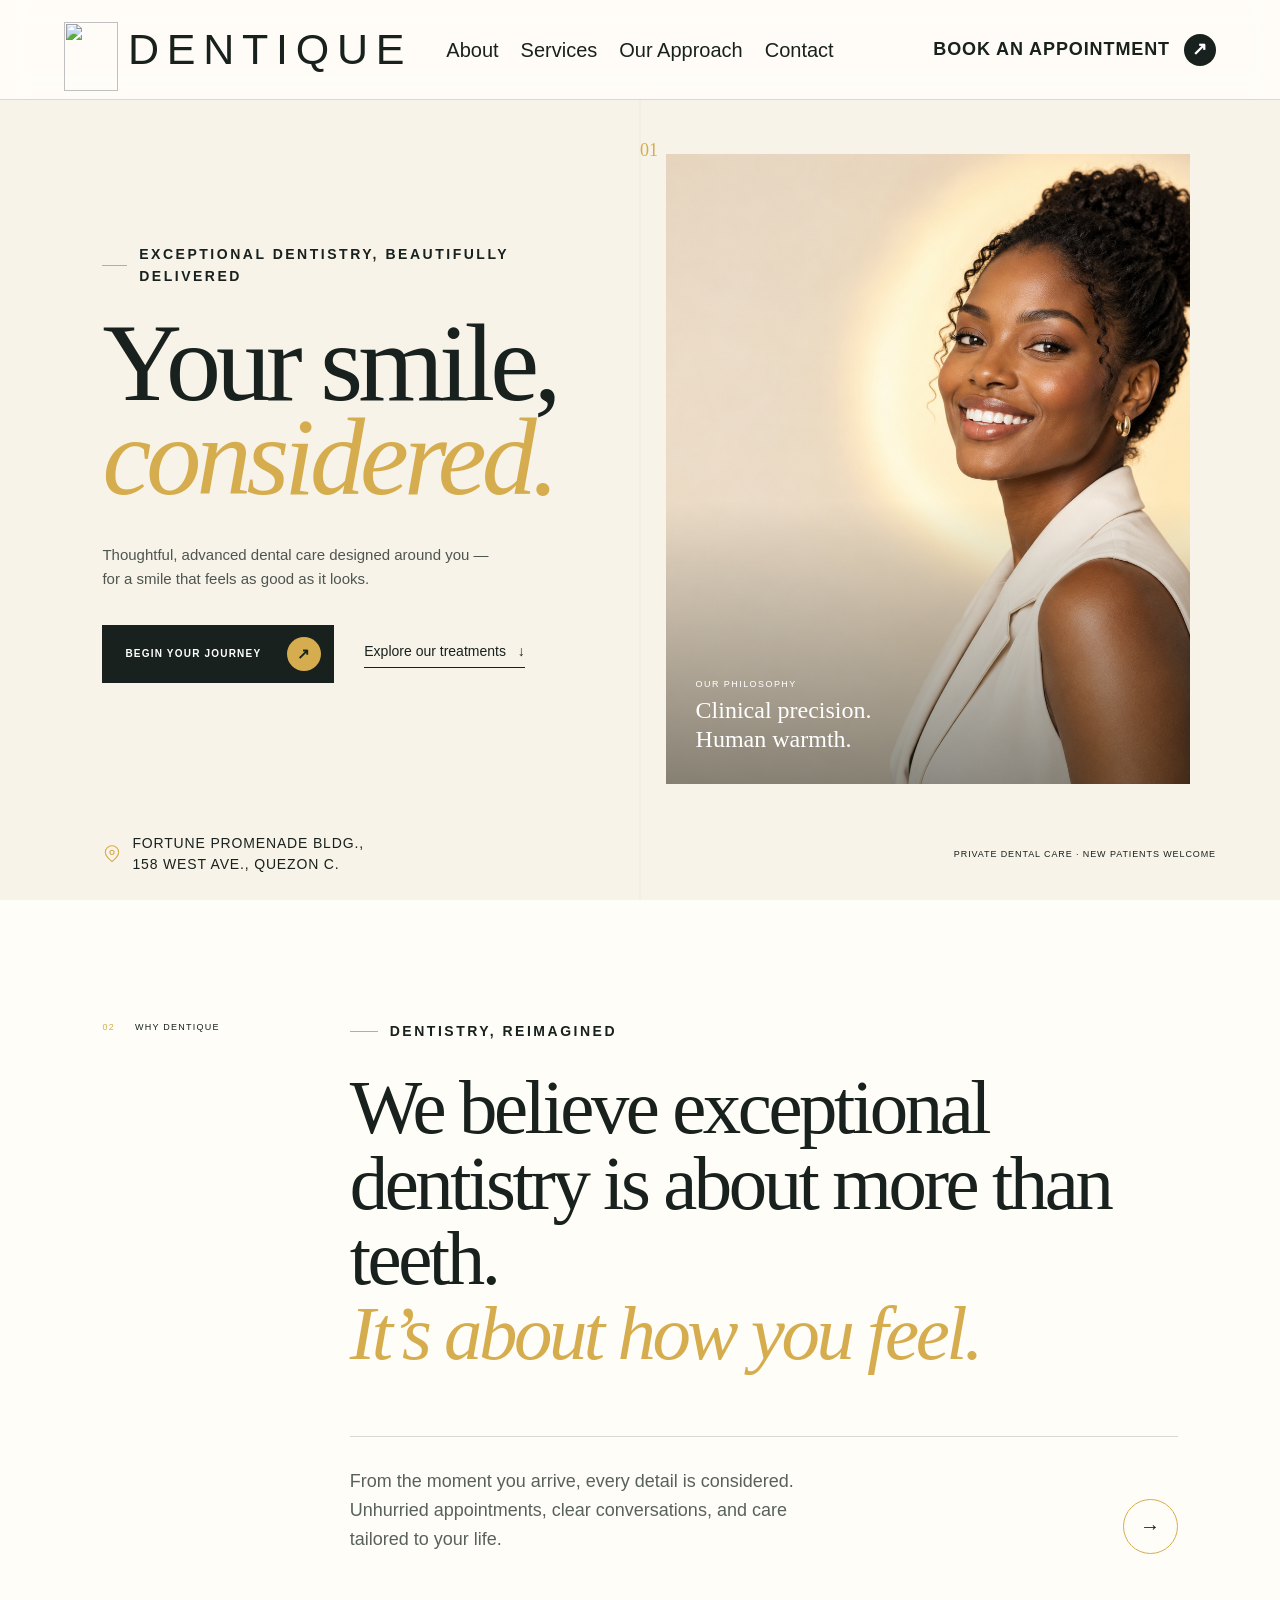
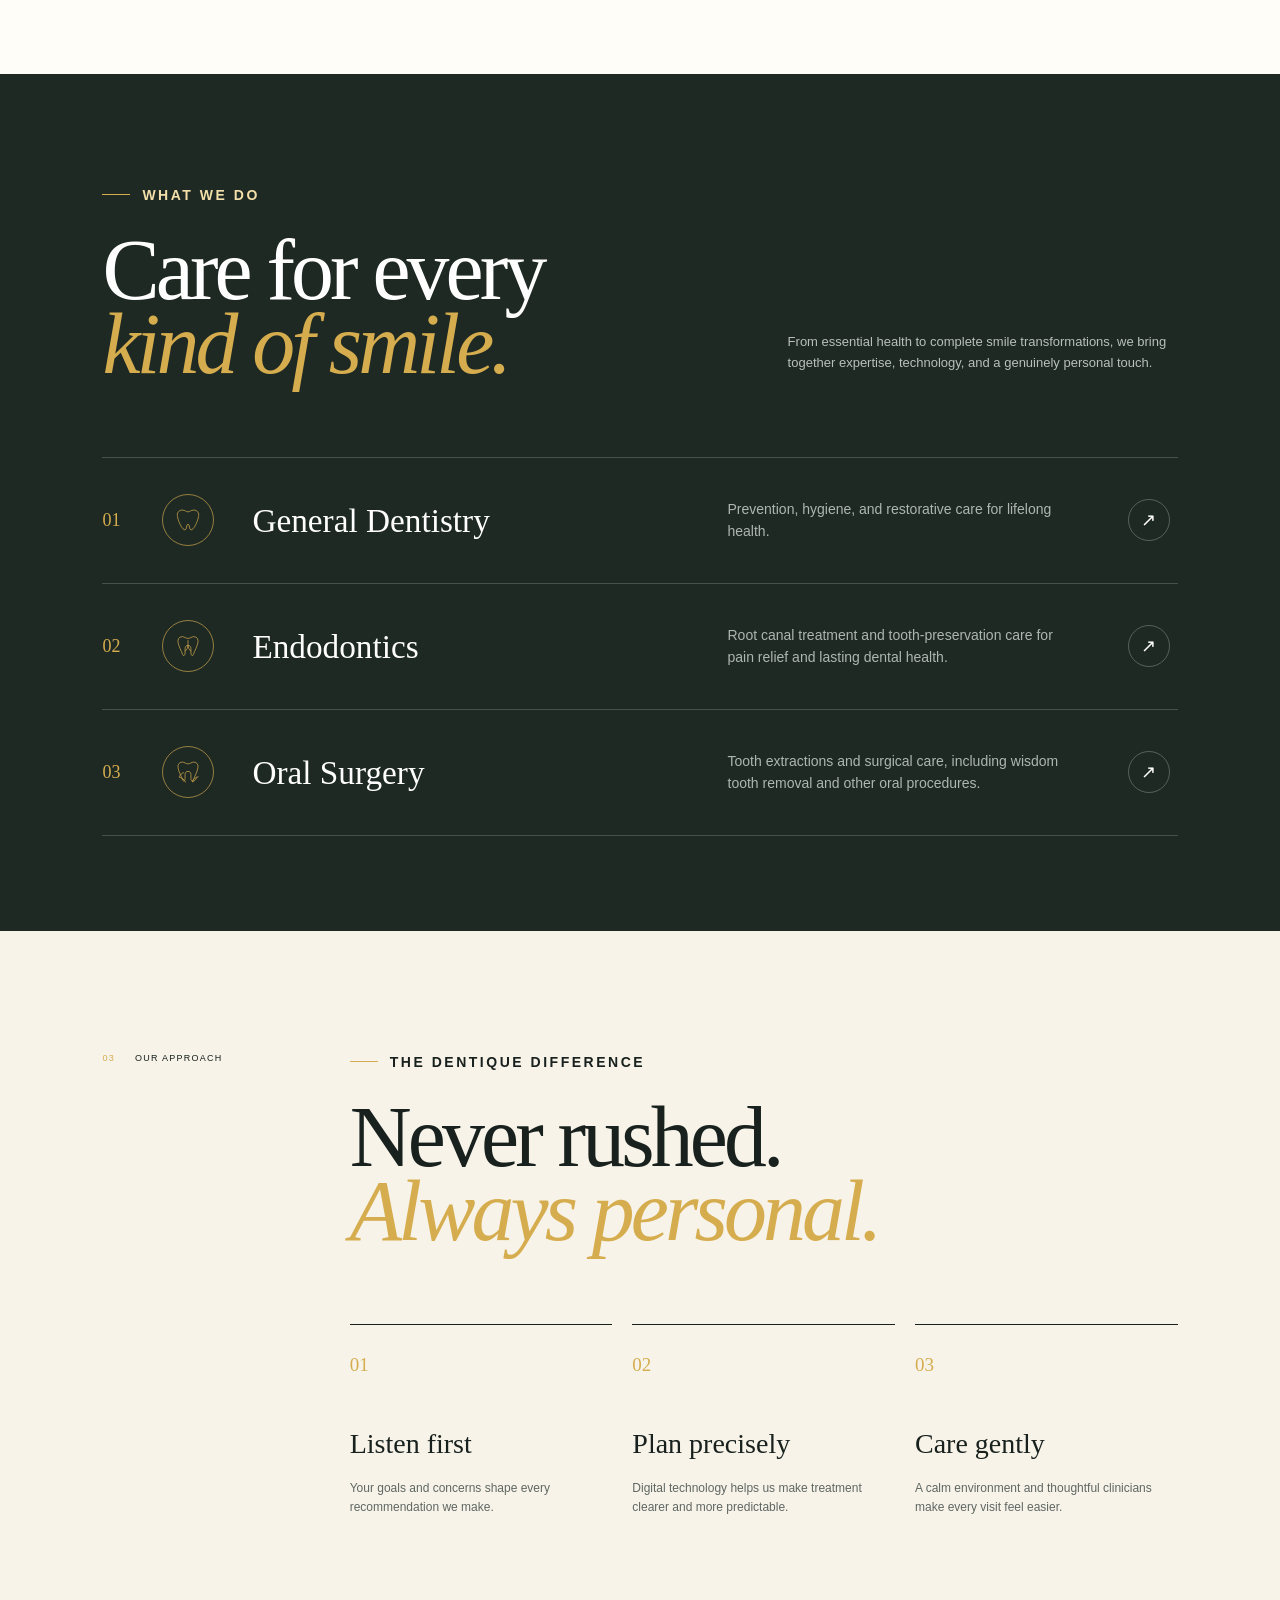
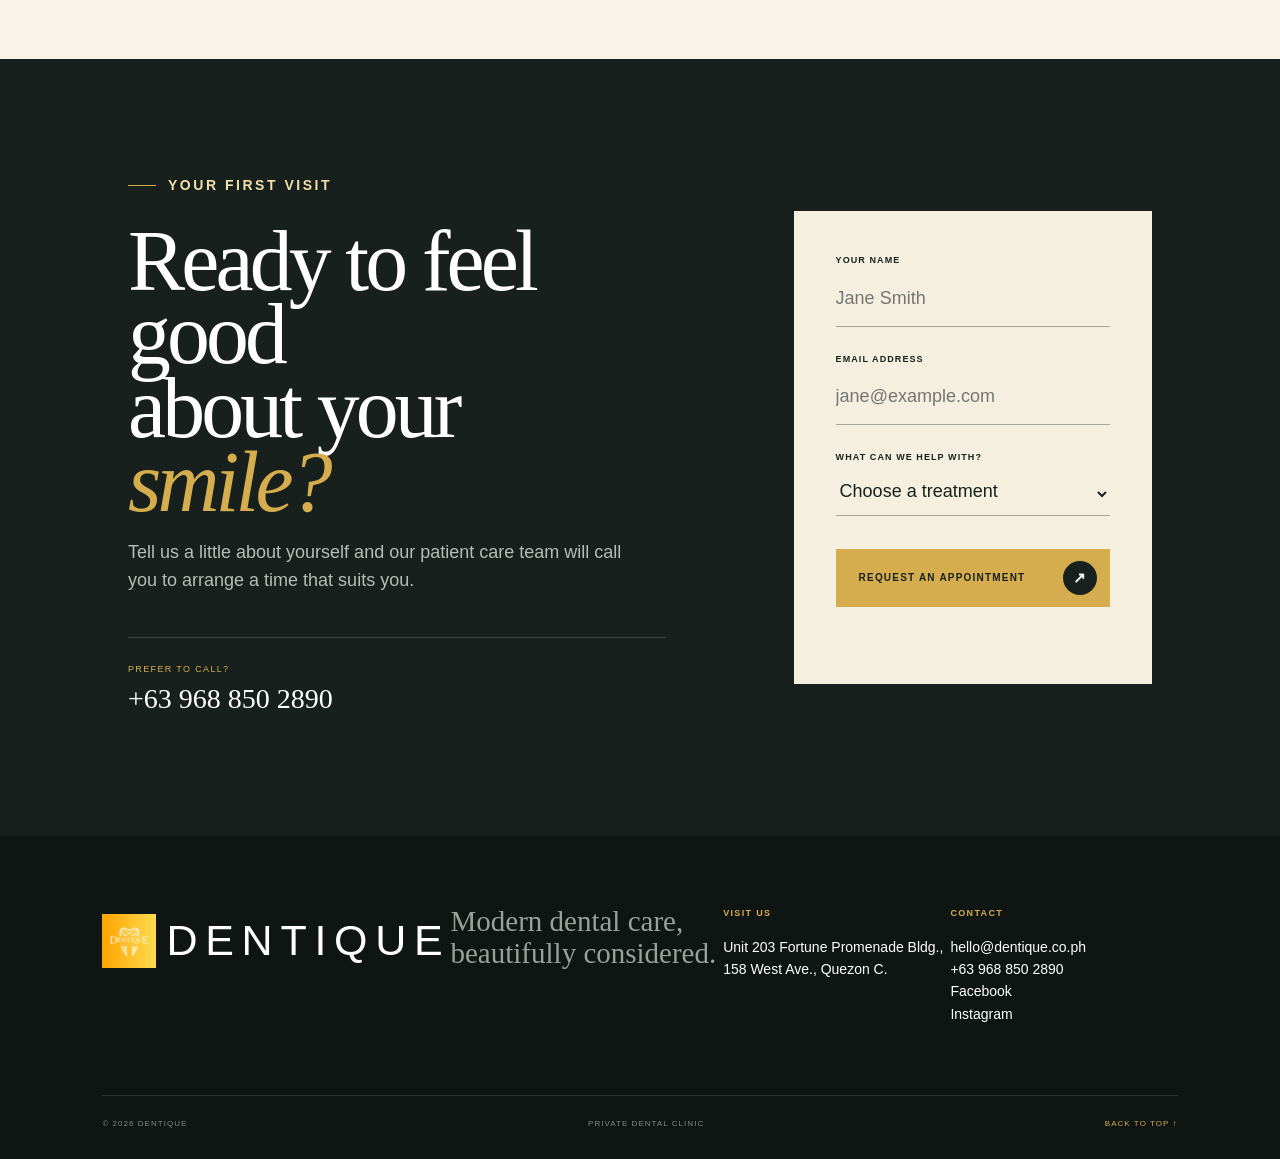
==== index.html @ 27fa77be "move web files to repository root" ====
<!doctype html>
<html lang="en">
  <head>
    <meta charset="UTF-8" />
    <meta name="viewport" content="width=device-width, initial-scale= 1" />
    <meta
      name="description"
      content="DENTIQUE — modern dental care in a calm and luxurious setting."
    />
    <title>DENTIQUE — Dental Care</title>
    <link rel="stylesheet" href="./index.css" />
  </head>
  <body>
    <header class="site-header">
      <a class="brand" href="#home" aria-label="DENTIQUE home">
        <span class="brand-mark" aria-hidden="true">
          <img src="./images/logo2.jpg" alt="" />
        </span>
        <span>DENTIQUE</span>
      </a>

      <nav class="desktop-nav" aria-label="Main navigation">
        <a href="#about">About</a>
        <a href="#services">Services</a>
        <a href="#approach">Our Approach</a>
        <a href="#contact">Contact</a>
      </nav>

      <a class="header-cta" href="#booking">
        Book an appointment
        <span aria-hidden="true">↗</span>
      </a>

      <button class="menu-toggle" type="button" aria-label="Open menu" aria-expanded="false">
        <span></span><span></span>
      </button>
    </header>

    <main>
      <section class="hero" id="home">
        <div class="hero-copy">
          <p class="eyebrow"><span></span> Exceptional dentistry, beautifully delivered</p>
          <h1>Your smile,<br /><em>considered.</em></h1>
          <p class="hero-intro">
            Thoughtful, advanced dental care designed around you — for a smile that feels as
            good as it looks.
          </p>
          <div class="hero-actions">
            <a class="button button-dark" href="#booking">
              Begin your journey
              <span class="button-icon" aria-hidden="true">↗</span>
            </a>
            <a class="text-link" href="#services">Explore our treatments <span>↓</span></a>
          </div>
          <br />
          <!--<div class="location">
            <svg viewBox="0 0 24 24" aria-hidden="true">
              <path d="M20 10c0 5-8 11-8 11S4 15 4 10a8 8 0 1 1 16 0Z" />
              <circle cx="12" cy="10" r="2.5" />
            </svg>
            <span> Fortune Promenade Bldg., <br /> 158 West Ave., Quezon C.</span>
          </div>-->
        </div>

        <div class="hero-visual">
          <div class="hero-number">01</div>
          <div class="image-frame">
            <img
              src="/src/images/asd.png"
              alt="A confident DENTIQUE patient with a radiant smile"
            />
            <div class="image-note">
              <span>Our philosophy</span>
              <strong>Clinical precision.<br />Human warmth.</strong>
            </div>
          </div>
        </div>

        <div class="hero-footer">
          <div class="location">
            <svg viewBox="0 0 24 24" aria-hidden="true">
              <path d="M20 10c0 5-8 11-8 11S4 15 4 10a8 8 0 1 1 16 0Z" />
              <circle cx="12" cy="10" r="2.5" />
            </svg>
            <span> Fortune Promenade Bldg., <br /> 158 West Ave., Quezon C.</span>
          </div>
          <p>Private dental care · New patients welcome</p>
        </div>
      </section>

      <section class="statement" id="about">
        <div class="section-label">
          <span>02</span>
          <p>Why DENTIQUE</p>
        </div>
        <div class="statement-content">
          <p class="eyebrow"><span></span> Dentistry, reimagined</p>
          <h2>
            We believe exceptional dentistry is about more than teeth.
            <em>It’s about how you feel.</em>
          </h2>
          <div class="statement-detail">
            <p>
              From the moment you arrive, every detail is considered. Unhurried appointments,
              clear conversations, and care tailored to your life.
            </p>
            <a class="circle-link" href="#approach" aria-label="Discover our approach">→</a>
          </div>
        </div>
      </section>

      <section class="services" id="services">
        <div class="services-heading">
          <div>
            <p class="eyebrow light"><span></span> What we do</p>
            <h2>Care for every<br /><em>kind of smile.</em></h2>
          </div>
          <p>
            From essential health to complete smile transformations, we bring together expertise,
            technology, and a genuinely personal touch.
          </p>
        </div>

        <div class="service-list">
          <a class="service-row" href="#booking">
            <span class="service-index">01</span>
            <span class="service-icon">
              <svg viewBox="0 0 48 48" aria-hidden="true">
                <path d="M14 7c5.7 0 6 3 10 3s4.3-3 10-3c6 0 9.5 5 8 11.4C39.8 29.3 33.5 41 29 41c-3 0-2-10-5-10s-2 10-5 10c-4.5 0-10.8-11.7-13-22.6C4.5 12 8 7 14 7Z" />
              </svg>
            </span>
            <span class="service-name">General Dentistry</span>
            <span class="service-description">Prevention, hygiene, and restorative care for lifelong health.</span>
            <span class="service-arrow">↗</span>
          </a>
          <a class="service-row" href="#booking">
            <span class="service-index">02</span>
            <span class="service-icon">
              <svg viewBox="0 0 48 48" aria-hidden="true">
                <path d="M14 8c4.5 0 5.5 3 10 3s5.5-3 10-3c5.5 0 8 4.5 7 10-1.2 7-5 13-8 21-1.2 3-4 1-4-3v-8c0-3-2-5-5-5s-5 2-5 5v8c0 4-2.8 6-4 3-3-8-6.8-14-8-21-1-5.5 1.5-10 7-10Z" />
                <path d="M24 14v9m0 0c0 4-2 7-5 10m5-10c0 4 2 7 5 10" />
              </svg>
            </span>
            <span class="service-name">Endodontics</span>
            <span class="service-description">Root canal treatment and tooth-preservation care for pain relief and lasting dental health.</span>
            <span class="service-arrow">↗</span>
          </a>
          <a class="service-row" href="#booking">
            <span class="service-index">03</span>
            <span class="service-icon">
              <svg viewBox="0 0 48 48" aria-hidden="true">
                <path d="M14 7c4.5 0 5.5 3 10 3s5.5-3 10-3c5.5 0 8 4.5 7 10-1.2 7-5 13-8 21-1.2 3-4 1-4-3v-7c0-3-2-5-5-5s-5 2-5 5v7c0 4-2.8 6-4 3-3-8-6.8-14-8-21-1-5.5 1.5-10 7-10Z" />
                <path d="M31 41c4-1 7-4 8-8M9 33c1-4 4-7 8-8" />
                <path d="M31 41c2-5 6-8 11-9M9 33c5 1 9 4 11 9" />
              </svg>
            </span>
            <span class="service-name">Oral Surgery</span>
            <span class="service-description">Tooth extractions and surgical care, including wisdom tooth removal and other oral procedures.</span>
            <span class="service-arrow">↗</span>
          </a>
        </div>
      </section>

      <section class="approach" id="approach">
        <div class="section-label">
          <span>03</span>
          <p>Our approach</p>
        </div>
        <div class="approach-heading">
          <p class="eyebrow"><span></span> The DENTIQUE difference</p>
          <h2>Never rushed.<br /><em>Always personal.</em></h2>
        </div>
        <div class="approach-grid">
          <article>
            <span>01</span>
            <h3>Listen first</h3>
            <p>Your goals and concerns shape every recommendation we make.</p>
          </article>
          <article>
            <span>02</span>
            <h3>Plan precisely</h3>
            <p>Digital technology helps us make treatment clearer and more predictable.</p>
          </article>
          <article>
            <span>03</span>
            <h3>Care gently</h3>
            <p>A calm environment and thoughtful clinicians make every visit feel easier.</p>
          </article>
        </div>
      </section>

      <section class="booking" id="booking">
        <div class="booking-copy">
          <p class="eyebrow light"><span></span> Your first visit</p>
          <h2>Ready to feel good<br />about your <em>smile?</em></h2>
          <p>
            Tell us a little about yourself and our patient care team will call you to arrange
            a time that suits you.
          </p>
          <div class="booking-contact">
            <span>Prefer to call?</span>
            <a href="tel:+63 968 850 2890">+63 968 850 2890</a>
          </div>
        </div>

        <form class="booking-form" id="appointment-form">
          <label>
            <span>Your name</span>
            <input type="text" name="name" placeholder="Jane Smith" required />
          </label>
          <label>
            <span>Email address</span>
            <input type="email" name="email" placeholder="jane@example.com" required />
          </label>
          <label>
            <span>What can we help with?</span>
            <select name="treatment" required>
              <option value="" disabled selected>Choose a treatment</option>
              <option>General dentistry</option>
              <option>Endodontics</option>
              <option>Oral Surgery</option>
            </select>
          </label>
          <button class="button button-gold" type="submit">
            Request an appointment <span class="button-icon">↗</span>
          </button>
          <p class="form-status" role="status" aria-live="polite"></p>
        </form>
      </section>
    </main>

    <footer id="contact">
      <div class="footer-top">
        <a class="brand footer-brand" href="#home">
          <span class="brand-mark" aria-hidden="true">
            <img src="/src/images/logo2.jpg" alt="" />
          </span>
          <span>DENTIQUE</span>
        </a>
        <p>Modern dental care,<br />beautifully considered.</p>
        <div class="footer-address">
          <strong>Visit us</strong>
          <span>Unit 203 Fortune Promenade Bldg.,<br />158 West Ave., Quezon C.</span>
        </div>
        <div class="footer-address">
          <strong>Contact</strong>
          <a href="mailto:hello@dentique.co.uk">hello@dentique.co.ph</a>
          <a href="tel:+63 968 850 2890">+63 968 850 2890</a>
          <a href="https://www.facebook.com/thedentiquedc" target="_blank" rel="noopener noreferrer">Facebook</a>
          <a href="https://www.instagram.com/thedentiquedc/" target="_blank" rel="noopener noreferrer">Instagram</a>
        </div>
      </div>
      <div class="footer-bottom">
        <span>© 2026 DENTIQUE</span>
        <span>Private dental clinic</span>
        <a href="#home">Back to top ↑</a>
      </div>
    </footer>

    <script type="module" src="./script.js"></script>
  </body>
</html>
---- index.css ----
:root {
  --ink: #18211d;
  --forest: #1e2924;
  --gold: #d6ad4e;
  --gold-light: #f3dfaa;
  --cream: #f7f3e9;
  --paper: #fffdf8;
  --line: rgba(24, 33, 29, 0.17);
}

* {
  box-sizing: border-box;
}

html {
  scroll-behavior: smooth;
}

body {
  margin: 0;
  background: var(--paper);
  color: var(--ink);
  font-family: "Manrope", sans-serif;
  font-size: 18px;
  line-height: 1.6;
}

a {
  color: inherit;
  text-decoration: none;
}

button,
input,
select {
  color: inherit;
  font: inherit;
}

svg {
  display: block;
}

.site-header {
  align-items: center;
  background: rgba(255, 253, 248, 0.92);
  border-bottom: 1px solid var(--line);
  display: grid;
  grid-template-columns: 1fr auto 1fr;
  height: 100px;
  padding: 0px 5vw;
  position: fixed;
  top: 0;
  width: 100%;
  z-index: 20;
  backdrop-filter: blur(12px);
}

.brand {
  align-items: center;
  display: inline-flex;
  font-size: 43px;
  font-weight: 520;
  gap: 10px;
  letter-spacing: 0.18em;
  width: fit-content;
}

.brand-mark {
  display: grid;
  height: 54px;
  place-items: center;
  width: 54px;
}

.brand-mark img {
  height: 100%;
  object-fit: contain;
  width: 100%;
}

.desktop-nav {
  display: flex;
  gap: clamp(22px, 3vw, 4px);
}

.desktop-nav a {
  font-size: 20px;
  position: relative;
}

.desktop-nav a::after {
  background: var(--gold);
  bottom: -8px;
  content: "";
  height: 1px;
  left: 0;
  position: absolute;
  transform: scaleX(0);
  transform-origin: right;
  transition: transform 0.3s ease;
  width: 100%;
}

.desktop-nav a:hover::after {
  transform: scaleX(1);
  transform-origin: left;
}

.header-cta {
  align-items: center;
  display: flex;
  font-size: 18px;
  font-weight: 600;
  gap: 14px;
  justify-self: end;
  letter-spacing: 0.05em;
  text-transform: uppercase;
}

.header-cta span {
  align-items: center;
  background: var(--ink);
  border-radius: 50%;
  color: white;
  display: flex;
  height: 32px;
  justify-content: center;
  transition: transform 0.25s ease;
  width: 32px;
}

.header-cta:hover span {
  transform: rotate(45deg);
}

.menu-toggle {
  background: none;
  border: 0;
  display: none;
  height: 36px;
  justify-self: end;
  padding: 8px 0 8px 12px;
  width: 36px;
}

.menu-toggle span {
  background: var(--ink);
  display: block;
  height: 1px;
  margin: 6px 0;
  transition: 0.25s ease;
  width: 24px;
}

.hero {
  background:
    linear-gradient(90deg, transparent 49.95%, rgba(24, 33, 29, 0.09) 50%, transparent 50.05%),
    var(--cream);
  display: grid;
  grid-template-columns: 48% 52%;
  min-height: 100vh;
  overflow: hidden;
  padding-top: 82px;
  position: relative;
}

.hero-copy {
  align-self: center;
  padding: 8vh 4vw 11vh 8vw;
  position: relative;
  z-index: 2;
}

.eyebrow {
  align-items: center;
  display: flex;
  font-size: 14px;
  font-weight: 600;
  gap: 12px;
  letter-spacing: 0.18em;
  margin: 0 0 28px;
  text-transform: uppercase;
}

.eyebrow span {
  background: var(--gold);
  height: 1px;
  width: 28px;
}

h1,
h2 {
  font-family: "Cormorant Garamond", serif;
  font-weight: 500;
  letter-spacing: -0.045em;
  line-height: 0.86;
  margin: 0;
}

h1 {
  font-size: clamp(70px, 8.6vw, 142px);
  white-space: nowrap;
}

h1 em,
h2 em {
  color: var(--gold);
  font-weight: 500;
}

.hero-intro {
  color: #4e554f;
  font-size: 15px;
  margin: 38px 0 34px;
  max-width: 400px;
}

.hero-actions {
  align-items: center;
  display: flex;
  gap: 30px;
}

.button {
  align-items: center;
  border: 0;
  cursor: pointer;
  display: inline-flex;
  font-size: 10px;
  font-weight: 600;
  gap: 26px;
  justify-content: space-between;
  letter-spacing: 0.12em;
  min-height: 58px;
  padding: 10px 13px 10px 23px;
  text-transform: uppercase;
}

.button-dark {
  background: var(--ink);
  color: white;
}

.button-icon {
  align-items: center;
  background: var(--gold);
  border-radius: 50%;
  color: var(--ink);
  display: flex;
  font-size: 15px;
  height: 34px;
  justify-content: center;
  transition: transform 0.3s ease;
  width: 34px;
}

.button:hover .button-icon {
  transform: rotate(45deg);
}

.text-link {
  border-bottom: 1px solid var(--ink);
  font-size: 14px;
  padding-bottom: 5px;
}

.text-link span {
  margin-left: 8px;
}

.hero-visual {
  align-items: center;
  display: flex;
  justify-content: center;
  min-height: calc(100vh - 82px);
  padding: 5vh 7vw 10vh 4vw;
  position: relative;
}

.image-frame {
  height: min(70vh, 760px);
  max-width: 590px;
  overflow: hidden;
  position: relative;
  width: 100%;
}

.image-frame::after {
  background: linear-gradient(180deg, transparent 55%, rgba(16, 22, 18, 0.45));
  content: "";
  inset: 0;
  position: absolute;
}

.image-frame img {
  height: 100%;
  object-fit: cover;
  width: 100%;
}

.image-note {
  bottom: 28px;
  color: white;
  left: 30px;
  position: absolute;
  z-index: 2;
}

.image-note span {
  display: block;
  font-size: 9px;
  letter-spacing: 0.16em;
  margin-bottom: 7px;
  text-transform: uppercase;
}

.image-note strong {
  font-family: "Cormorant Garamond", serif;
  font-size: 24px;
  font-weight: 500;
  line-height: 1;
}

.hero-number {
  color: var(--gold);
  font-family: "Cormorant Garamond", serif;
  font-size: 18px;
  left: 2vw;
  position: absolute;
  top: 6vh;
}

.hero-footer {
  align-items: center;
  bottom: 0;
  display: flex;
  justify-content: space-between;
  left: 0;
  padding: 25px 5vw 25px 8vw;
  position: absolute;
  width: 100%;
  z-index: 4;
}

.hero-footer p {
  font-size: 9px;
  letter-spacing: 0.1em;
  margin: 0;
  text-transform: uppercase;
}

.location {
  align-items:  center;
  display: flex;
  font-size: 14px;
  gap: 10px;
  letter-spacing: 0.06em;
  line-height: 1.5;
  text-transform: uppercase;
}

.location svg {
  fill: none;
  height: 20px;
  stroke: var(--gold);
  stroke-width: 1.3;
  width: 20px;
}

.statement,
.approach {
  display: grid;
  grid-template-columns: 23% 1fr;
  padding: 120px 8vw;
}

.section-label {
  align-items: flex-start;
  display: flex;
  font-size: 9px;
  gap: 20px;
  letter-spacing: 0.14em;
  text-transform: uppercase;
}

.section-label span {
  color: var(--gold);
}

.section-label p {
  margin: 0;
}

.statement-content {
  max-width: 960px;
}

.statement h2 {
  font-size: clamp(48px, 6vw, 92px);
  line-height: 0.98;
  max-width: 950px;
}

.statement h2 em {
  display: block;
}

.statement-detail {
  align-items: flex-end;
  border-top: 1px solid var(--line);
  display: flex;
  justify-content: space-between;
  margin-top: 65px;
  padding-top: 30px;
}

.statement-detail p {
  color: #59615c;
  margin: 0;
  max-width: 480px;
}

.circle-link {
  align-items: center;
  border: 1px solid var(--gold);
  border-radius: 50%;
  display: flex;
  font-size: 20px;
  height: 55px;
  justify-content: center;
  transition: 0.25s ease;
  width: 55px;
}

.circle-link:hover {
  background: var(--gold);
}

.services {
  background: var(--forest);
  color: white;
  padding: 110px 8vw 95px;
}

.eyebrow.light {
  color: var(--gold-light);
}

.services-heading {
  align-items: flex-end;
  display: flex;
  justify-content: space-between;
  margin-bottom: 75px;
}

.services-heading h2,
.approach-heading h2,
.booking h2 {
  font-size: clamp(58px, 6.7vw, 106px);
}

.services-heading > p {
  color: #b9c0bb;
  font-size: 13px;
  margin: 0 0 8px;
  max-width: 390px;
}

.service-list {
  border-top: 1px solid rgba(255, 255, 255, 0.18);
}

.service-row {
  align-items: center;
  border-bottom: 1px solid rgba(255, 255, 255, 0.18);
  display: grid;
  gap: 25px;
  grid-template-columns: 35px 65px minmax(240px, 1.2fr) 1fr 50px;
  min-height: 126px;
  transition: background 0.3s ease, padding 0.3s ease;
}

.service-row:hover {
  background: rgba(255, 255, 255, 0.04);
  padding: 0 18px;
}

.service-index {
  color: var(--gold);
  font-family: "Cormorant Garamond", serif;
}

.service-icon {
  align-items: center;
  border: 1px solid rgba(214, 173, 78, 0.65);
  border-radius: 50%;
  display: flex;
  height: 52px;
  justify-content: center;
  width: 52px;
}

.service-icon svg {
  fill: none;
  height: 28px;
  stroke: var(--gold);
  stroke-width: 1.2;
  width: 28px;
}

.service-name {
  font-family: "Cormorant Garamond", serif;
  font-size: clamp(27px, 2.6vw, 41px);
}

.service-description {
  color: #aeb6b1;
  font-size: 14px;
  max-width: 340px;
}

.service-arrow {
  border: 1px solid rgba(255, 255, 255, 0.25);
  border-radius: 50%;
  display: grid;
  height: 42px;
  place-items: center;
  transition: 0.25s ease;
  width: 42px;
}

.service-row:hover .service-arrow {
  background: var(--gold);
  border-color: var(--gold);
  color: var(--ink);
  transform: rotate(45deg);
}

.approach {
  background: var(--cream);
  padding-bottom: 130px;
}

.approach-heading {
  margin-bottom: 75px;
}

.approach-heading h2 em {
  display: inline;
}

.approach-grid {
  grid-column: 2;
  display: grid;
  gap: 20px;
  grid-template-columns: repeat(3, 1fr);
}

.approach-grid article {
  border-top: 1px solid var(--ink);
  padding: 25px 20px 0 0;
}

.approach-grid article > span {
  color: var(--gold);
  font-family: "Cormorant Garamond", serif;
  font-size: 19px;
}

.approach-grid h3 {
  font-family: "Cormorant Garamond", serif;
  font-size: 28px;
  font-weight: 500;
  margin: 42px 0 12px;
}

.approach-grid p {
  color: #5f6762;
  font-size: 12px;
  max-width: 280px;
}

.booking {
  background: #17201c;
  color: white;
  display: grid;
  gap: 10vw;
  grid-template-columns: 1.2fr 0.8fr;
  padding: 115px 10vw;
}

.booking-copy > p:not(.eyebrow) {
  color: #b6bdb8;
  max-width: 500px;
}

.booking-contact {
  border-top: 1px solid rgba(255, 255, 255, 0.17);
  display: flex;
  flex-direction: column;
  margin-top: 42px;
  padding-top: 24px;
}

.booking-contact span {
  color: var(--gold);
  font-size: 9px;
  letter-spacing: 0.15em;
  text-transform: uppercase;
}

.booking-contact a {
  font-family: "Cormorant Garamond", serif;
  font-size: 28px;
}

.booking-form {
  align-self: center;
  background: #f5efdf;
  color: var(--ink);
  display: flex;
  flex-direction: column;
  gap: 25px;
  padding: 42px;
}

.booking-form label span {
  display: block;
  font-size: 9px;
  font-weight: 600;
  letter-spacing: 0.12em;
  margin-bottom: 8px;
  text-transform: uppercase;
}

.booking-form input,
.booking-form select {
  background: transparent;
  border: 0;
  border-bottom: 1px solid rgba(24, 33, 29, 0.35);
  border-radius: 0;
  outline: none;
  padding: 8px 0 13px;
  width: 100%;
}

.booking-form input:focus,
.booking-form select:focus {
  border-color: var(--gold);
}

.button-gold {
  background: var(--gold);
  margin-top: 8px;
  width: 100%;
}

.button-gold .button-icon {
  background: var(--ink);
  color: white;
}

.form-status {
  font-size: 12px;
  margin: -10px 0 0;
  min-height: 20px;
}

footer {
  background: #0e1512;
  color: white;
  padding: 70px 8vw 28px;
}

.footer-top {
  display: grid;
  grid-template-columns: 1.3fr 1.2fr 1fr 1fr;
  padding-bottom: 70px;
}

.footer-brand {
  align-self: start;
}

.footer-top > p {
  color: #98a19b;
  font-family: "Cormorant Garamond", serif;
  font-size: 29px;
  line-height: 1.1;
  margin: 0;
}

.footer-address {
  display: flex;
  flex-direction: column;
  font-size: 14px;
}

.footer-address strong {
  color: var(--gold);
  font-size: 9px;
  letter-spacing: 0.15em;
  margin-bottom: 15px;
  text-transform: uppercase;
}

.footer-bottom {
  border-top: 1px solid rgba(255, 255, 255, 0.12);
  color: #828b85;
  display: flex;
  font-size: 8px;
  justify-content: space-between;
  letter-spacing: 0.13em;
  padding-top: 22px;
  text-transform: uppercase;
}

.footer-bottom a {
  color: var(--gold);
}

@media (max-width: 900px) {
  .site-header {
    grid-template-columns: 1fr auto;
    padding: 0 24px;
  }

  .desktop-nav,
  .header-cta {
    display: none;
  }

  .menu-toggle {
    display: block;
  }

  .site-header.menu-open .desktop-nav {
    align-items: center;
    background: var(--cream);
    display: flex;
    flex-direction: column;
    gap: 30px;
    inset: 82px 0 auto;
    padding: 50px;
    position: absolute;
  }

  .site-header.menu-open .desktop-nav a {
    font-family: "Cormorant Garamond", serif;
    font-size: 30px;
  }

  .site-header.menu-open .menu-toggle span:first-child {
    transform: translateY(3.5px) rotate(45deg);
  }

  .site-header.menu-open .menu-toggle span:last-child {
    transform: translateY(-3.5px) rotate(-45deg);
  }

  .hero {
    background: var(--cream);
    grid-template-columns: 1fr;
    min-height: auto;
  }

  .hero-copy {
    padding: 80px 7vw 45px;
  }

  h1 {
    font-size: clamp(65px, 16vw, 105px);
    white-space: normal;
  }

  .hero-visual {
    min-height: auto;
    padding: 0 7vw 90px;
  }

  .image-frame {
    height: 70vh;
    max-width: none;
  }

  .hero-number,
  .vertical-caption {
    display: none;
  }

  .hero-footer {
    background: var(--cream);
    padding: 20px 7vw;
  }

  .statement,
  .approach {
    grid-template-columns: 1fr;
    padding: 85px 7vw;
  }

  .section-label {
    margin-bottom: 60px;
  }

  .approach-grid {
    grid-column: 1;
  }

  .services {
    padding: 85px 7vw;
  }

  .services-heading {
    align-items: flex-start;
    flex-direction: column;
    gap: 35px;
  }

  .service-row {
    grid-template-columns: 28px 55px 1fr 45px;
  }

  .service-description {
    display: none;
  }

  .booking {
    gap: 70px;
    grid-template-columns: 1fr;
    padding: 90px 7vw;
  }

  .footer-top {
    gap: 50px 30px;
    grid-template-columns: repeat(2, 1fr);
  }
}

@media (max-width: 560px) {
  .site-header {
    height: 72px;
  }

  .brand {
    font-size: 15px;
  }

  .brand-mark {
    height: 42px;
    width: 42px;
  }

  .site-header.menu-open .desktop-nav {
    inset: 72px 0 auto;
  }

  .hero {
    padding-top: 72px;
  }

  .hero-copy {
    padding-top: 60px;
  }

  .eyebrow {
    line-height: 1.4;
  }

  .hero-actions {
    align-items: flex-start;
    flex-direction: column;
  }

  .image-frame {
    height: 60vh;
  }

  .hero-footer {
    position: relative;
  }

  .hero-footer > p {
    display: none;
  }

  .statement h2 {
    font-size: 47px;
  }

  .statement-detail {
    align-items: flex-start;
    flex-direction: column;
    gap: 30px;
  }

  .services-heading h2,
  .approach-heading h2,
  .booking h2 {
    font-size: 55px;
  }

  .service-row {
    gap: 12px;
    grid-template-columns: 23px 46px 1fr 35px;
    min-height: 100px;
  }

  .service-icon {
    height: 40px;
    width: 40px;
  }

  .service-name {
    font-size: 23px;
    line-height: 1;
  }

  .service-arrow {
    height: 32px;
    width: 32px;
  }

  .approach-grid {
    grid-template-columns: 1fr;
  }

  .approach-grid h3 {
    margin-top: 25px;
  }

  .booking-form {
    padding: 30px 24px;
  }

  .footer-top {
    grid-template-columns: 1fr;
  }

  .footer-bottom {
    flex-direction: column;
    gap: 10px;
  }
}

@media (prefers-reduced-motion: reduce) {
  html {
    scroll-behavior: auto;
  }

  *,
  *::before,
  *::after {
    transition-duration: 0.01ms !important;
  }
}
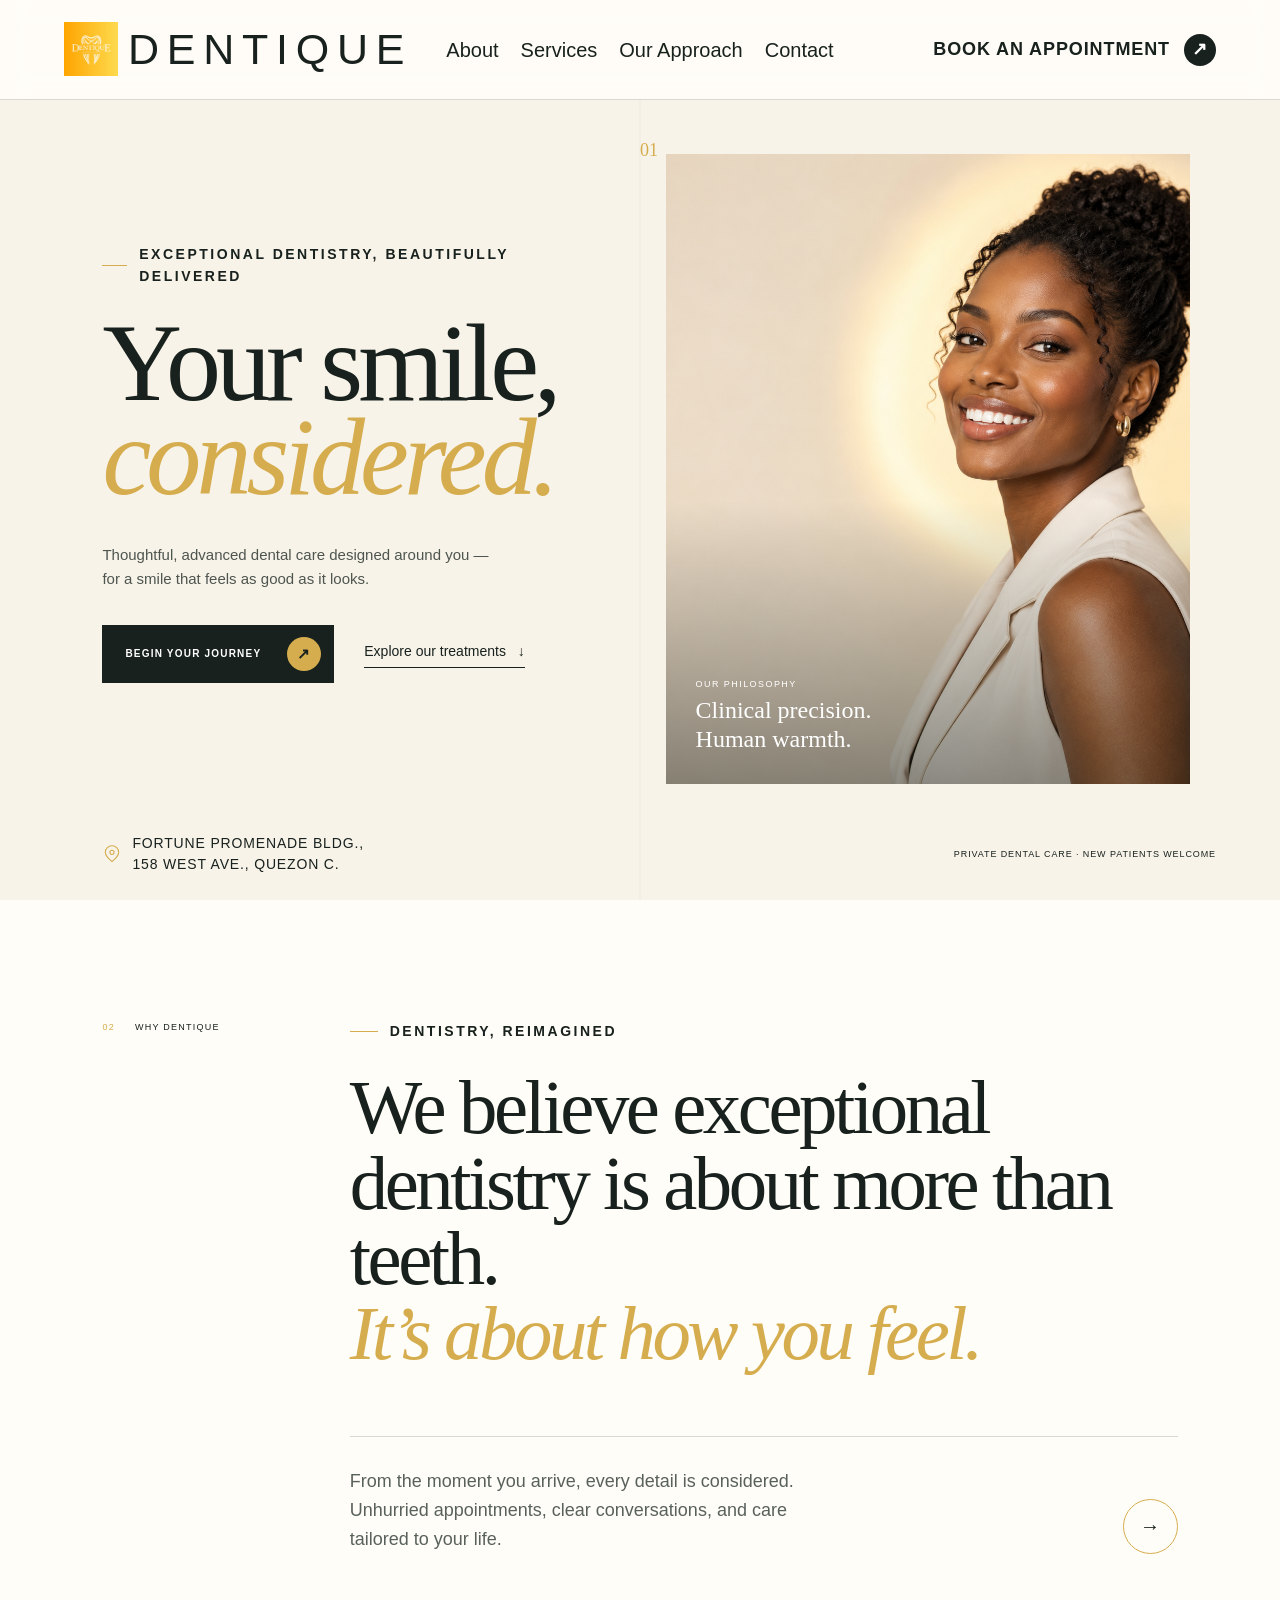
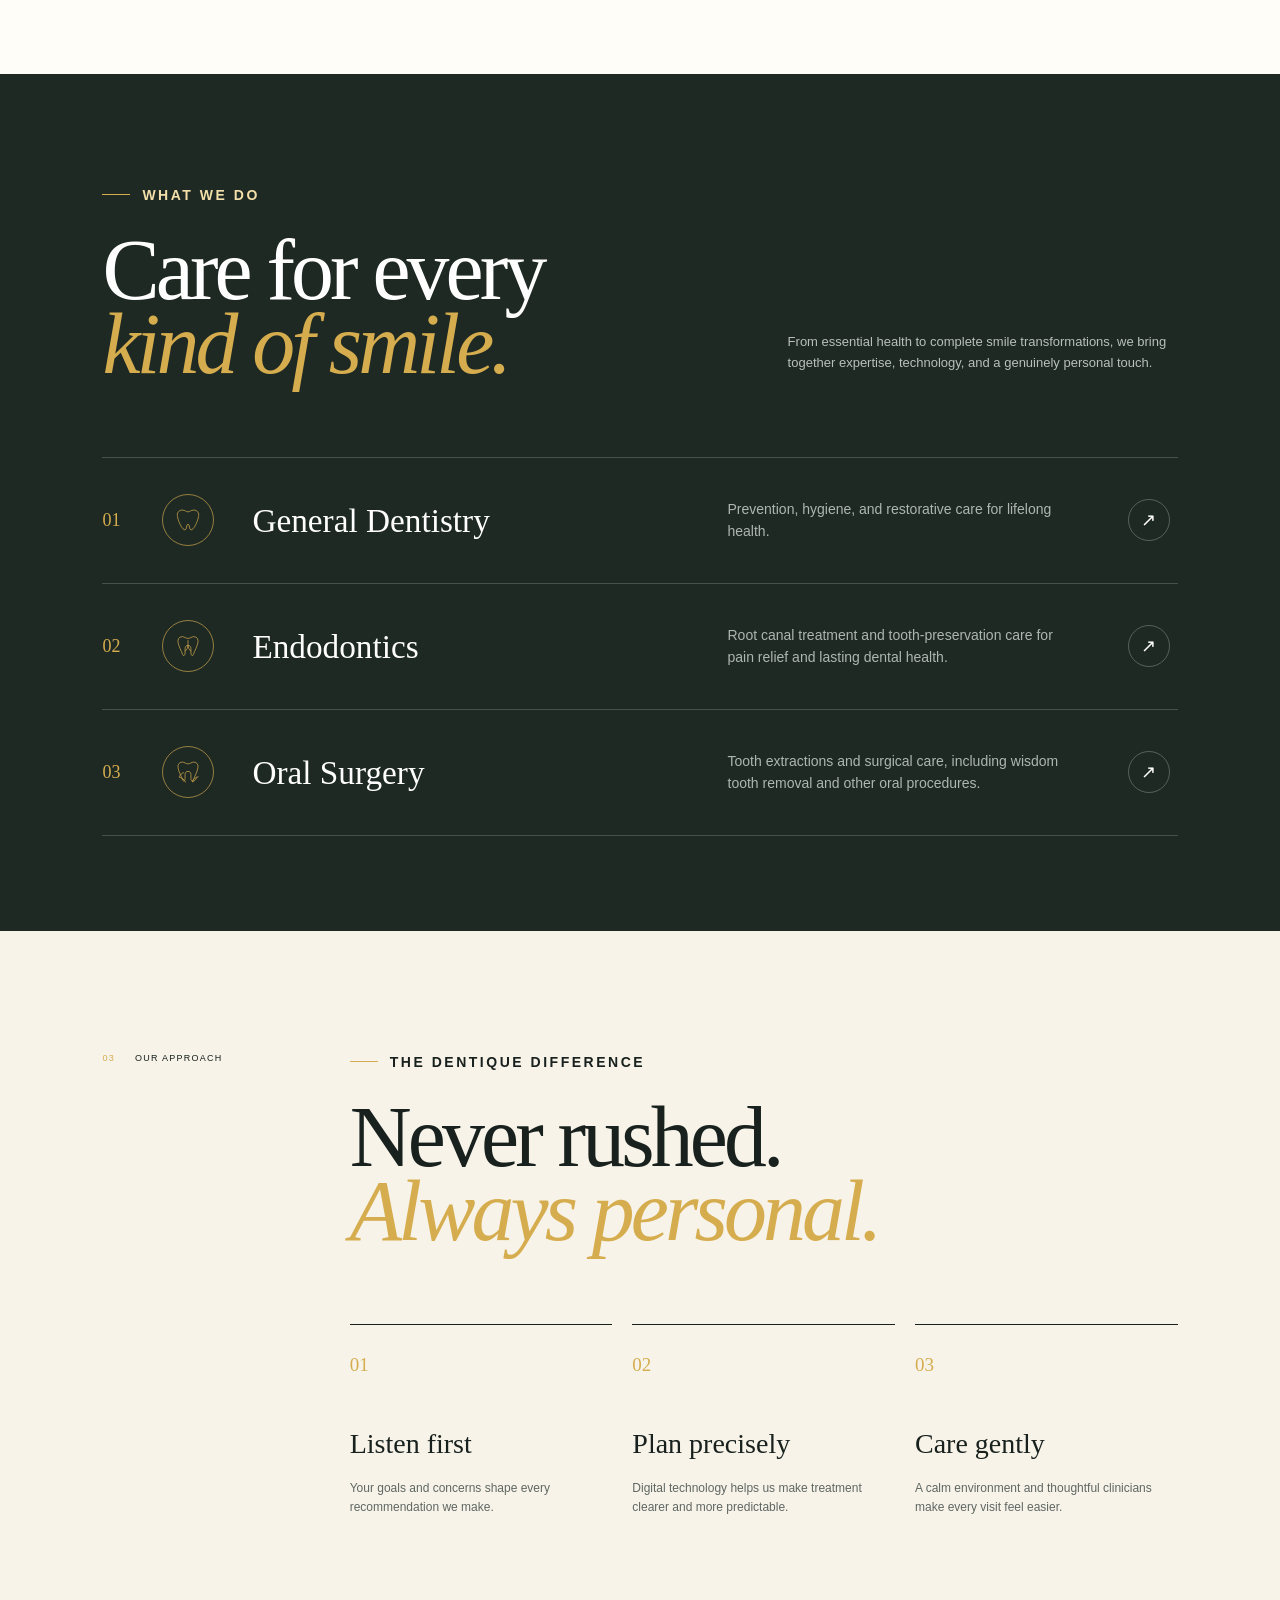
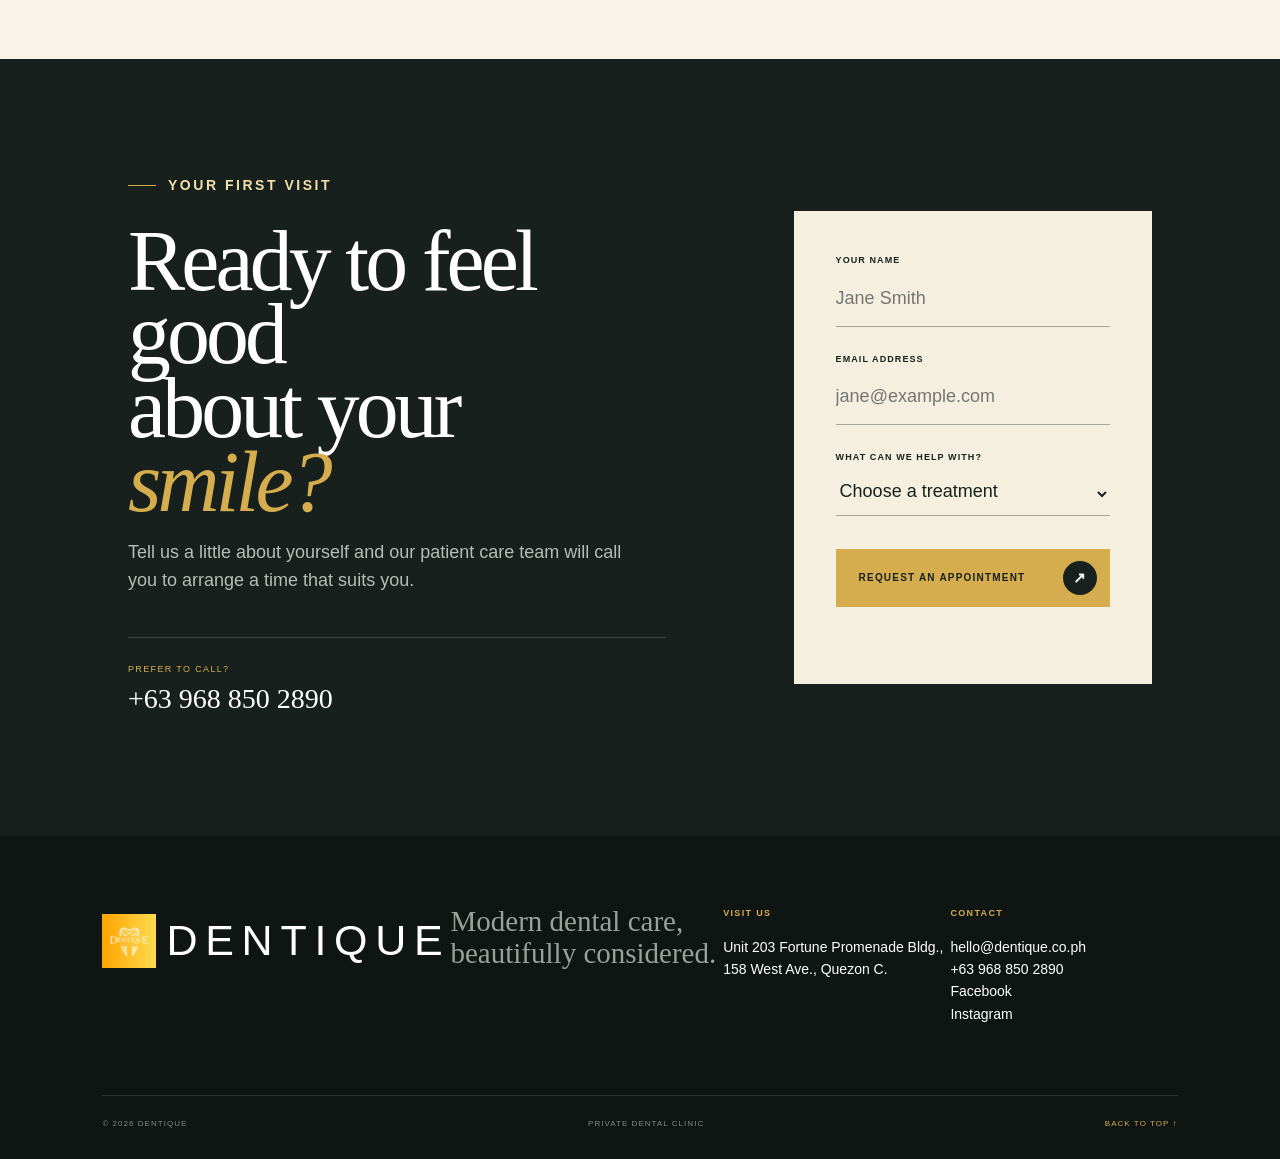
==== commit 73c9bc60: "fix logo and picture pathing" ====
--- a/index.html
+++ b/index.html
@@ -14,7 +14,7 @@
     <header class="site-header">
       <a class="brand" href="#home" aria-label="DENTIQUE home">
         <span class="brand-mark" aria-hidden="true">
-          <img src="./images/logo2.jpg" alt="" />
+          <img src="logo2.jpg" alt="" />
         </span>
         <span>DENTIQUE</span>
       </a>
@@ -66,7 +66,7 @@
           <div class="hero-number">01</div>
           <div class="image-frame">
             <img
-              src="/src/images/asd.png"
+              src="asd.png"
               alt="A confident DENTIQUE patient with a radiant smile"
             />
             <div class="image-note">
@@ -233,7 +233,7 @@
       <div class="footer-top">
         <a class="brand footer-brand" href="#home">
           <span class="brand-mark" aria-hidden="true">
-            <img src="/src/images/logo2.jpg" alt="" />
+            <img src="logo2.jpg" alt="" />
           </span>
           <span>DENTIQUE</span>
         </a>
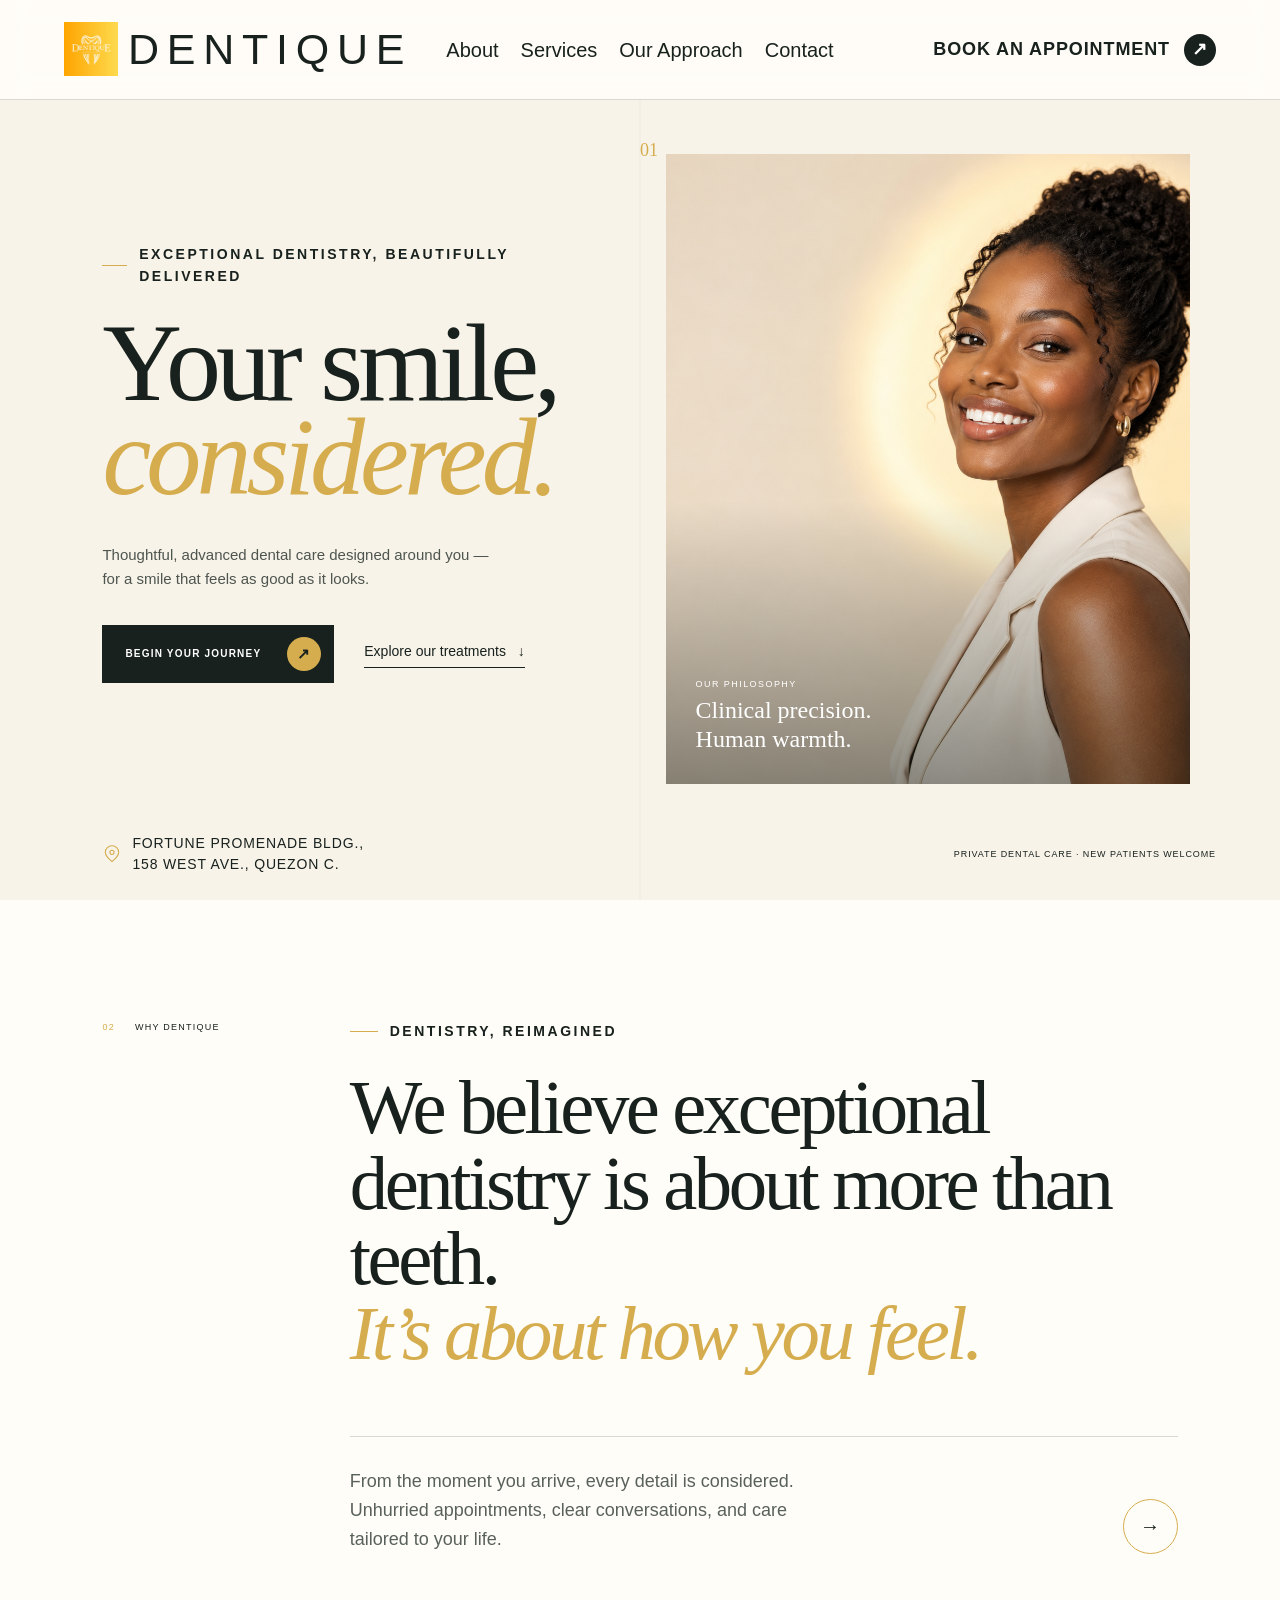
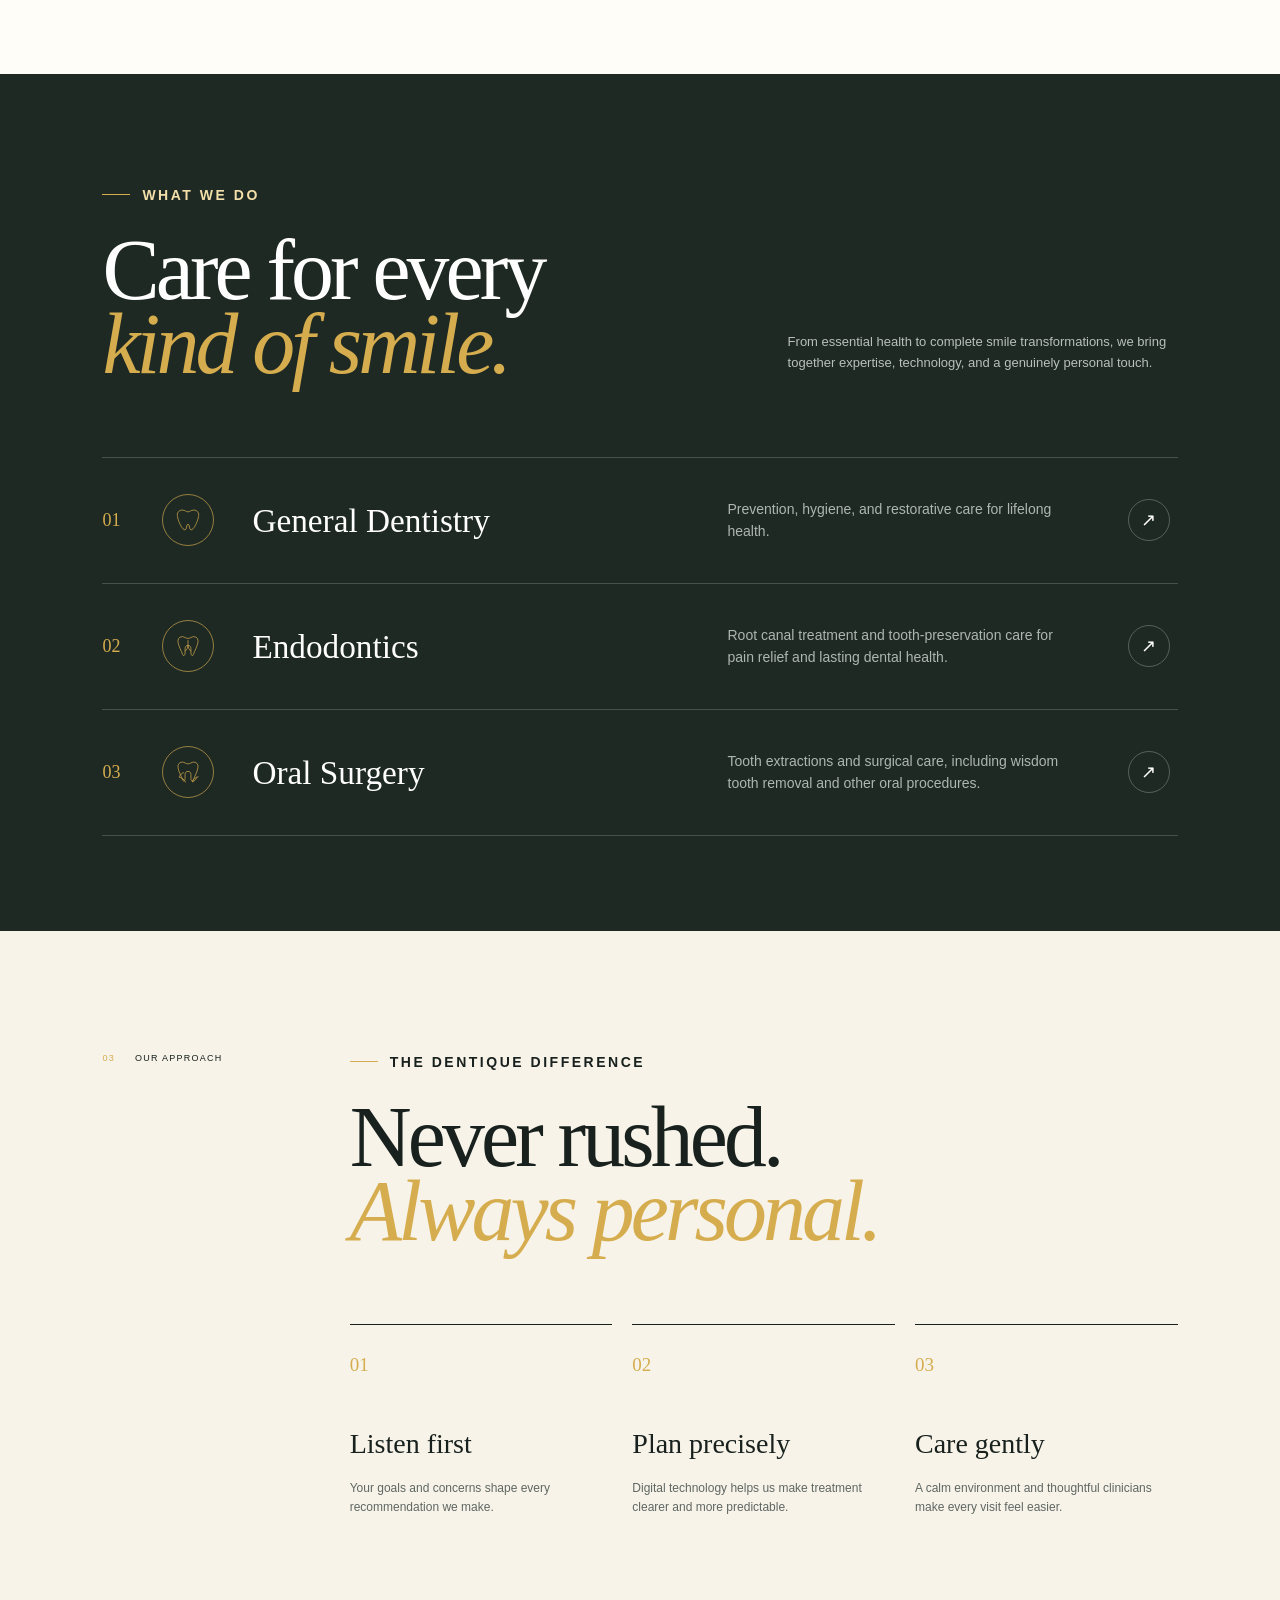
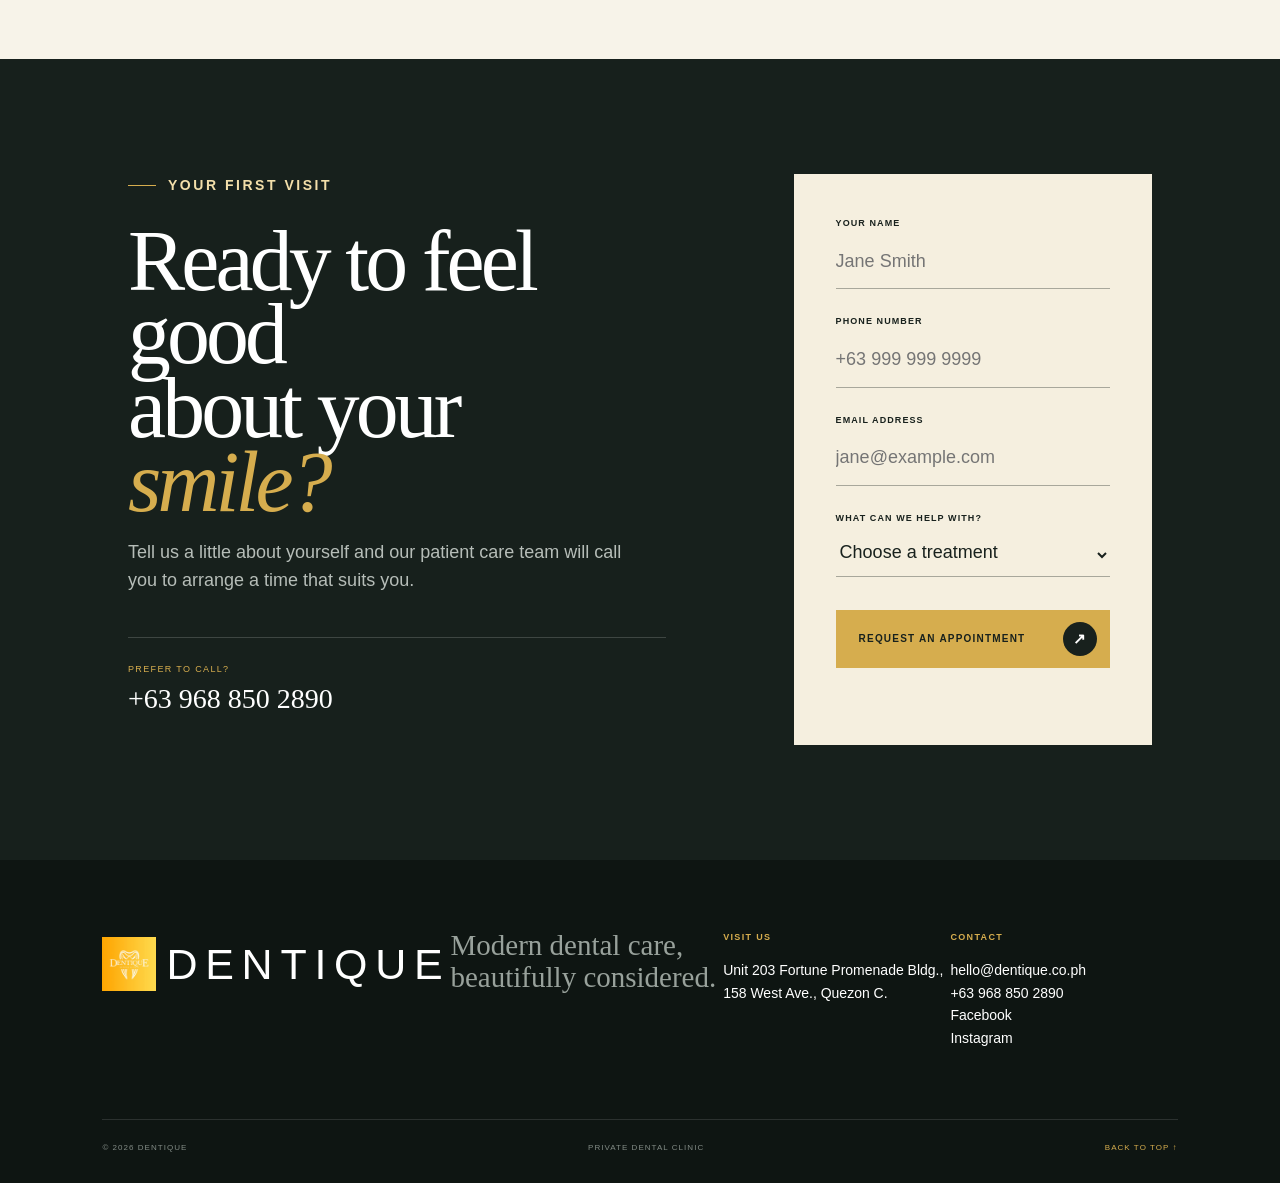
==== commit ce71010a: "update contact form and image paths" ====
--- a/index.html
+++ b/index.html
@@ -209,6 +209,10 @@
             <input type="text" name="name" placeholder="Jane Smith" required />
           </label>
           <label>
+            <span>Phone number</span>
+            <input type="tel" name="phone" placeholder="+63 999 999 9999" required />
+          </label>
+          <label>
             <span>Email address</span>
             <input type="email" name="email" placeholder="jane@example.com" required />
           </label>
